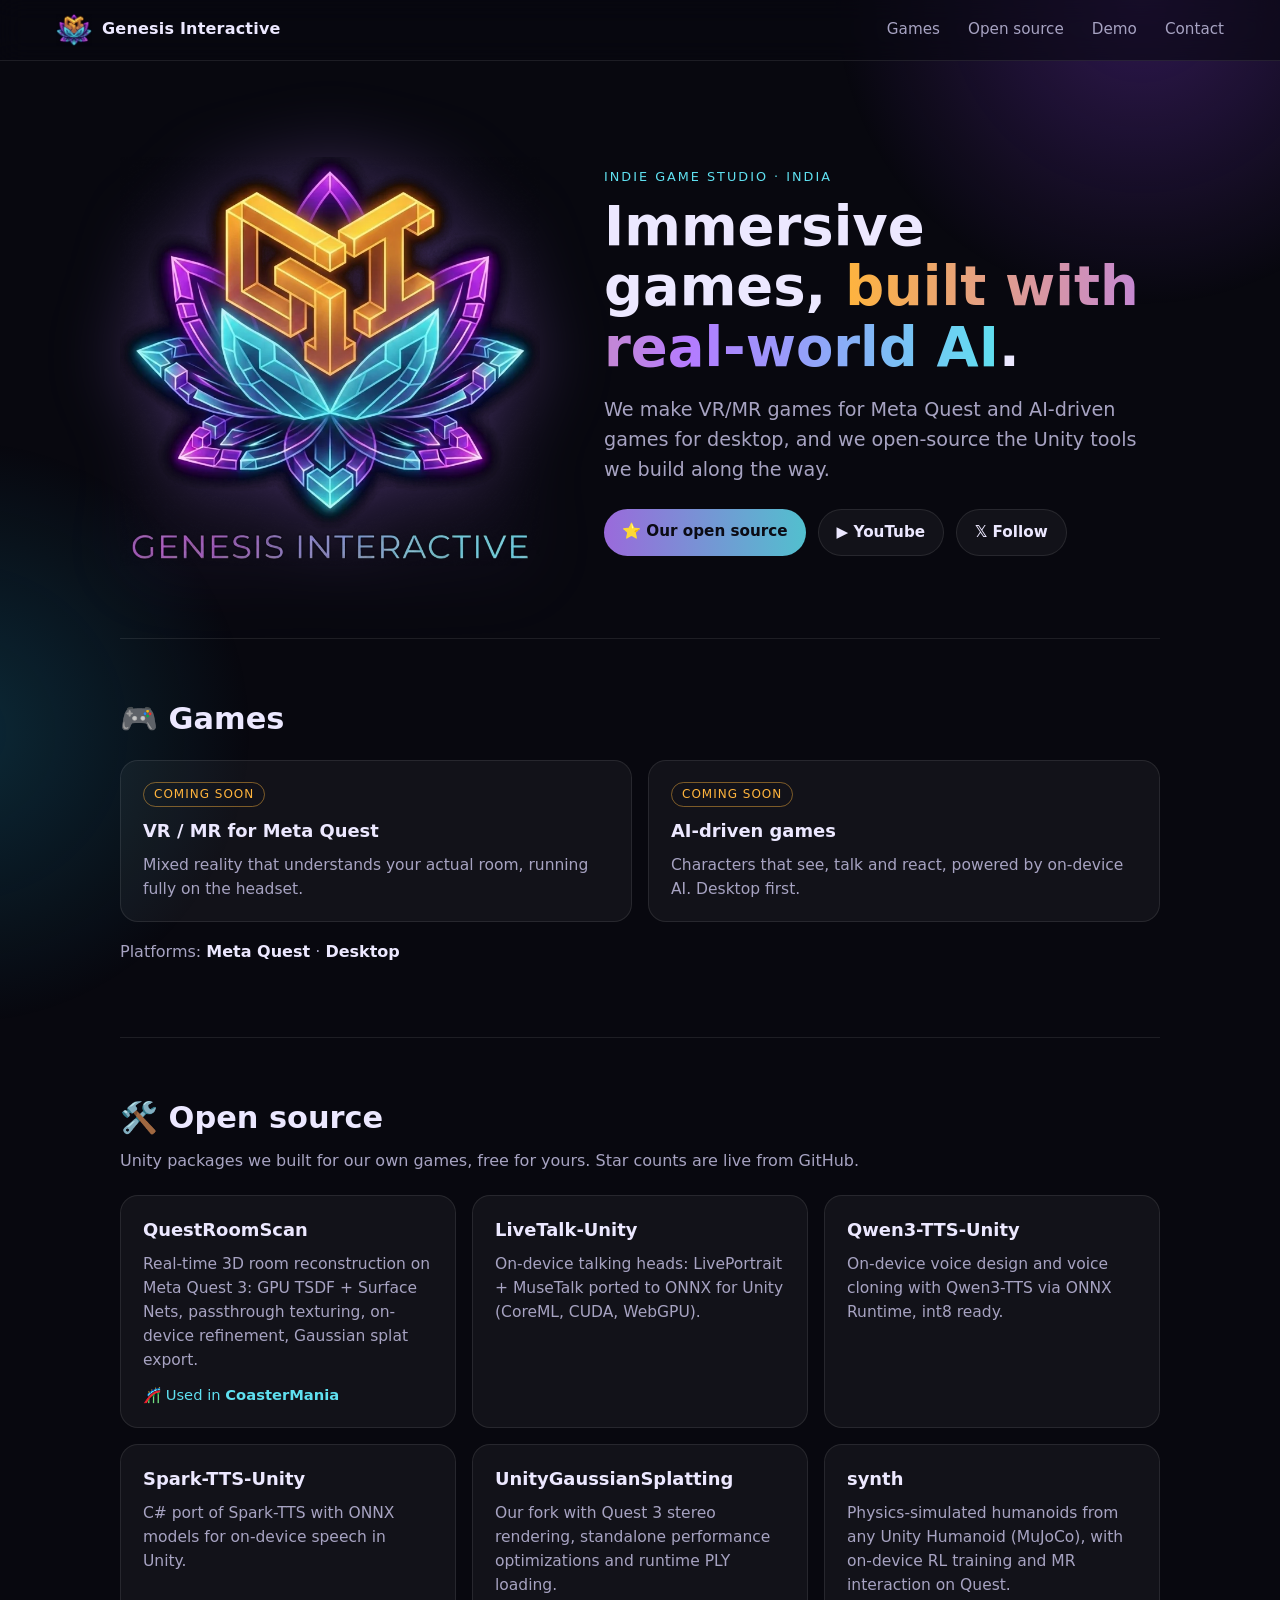
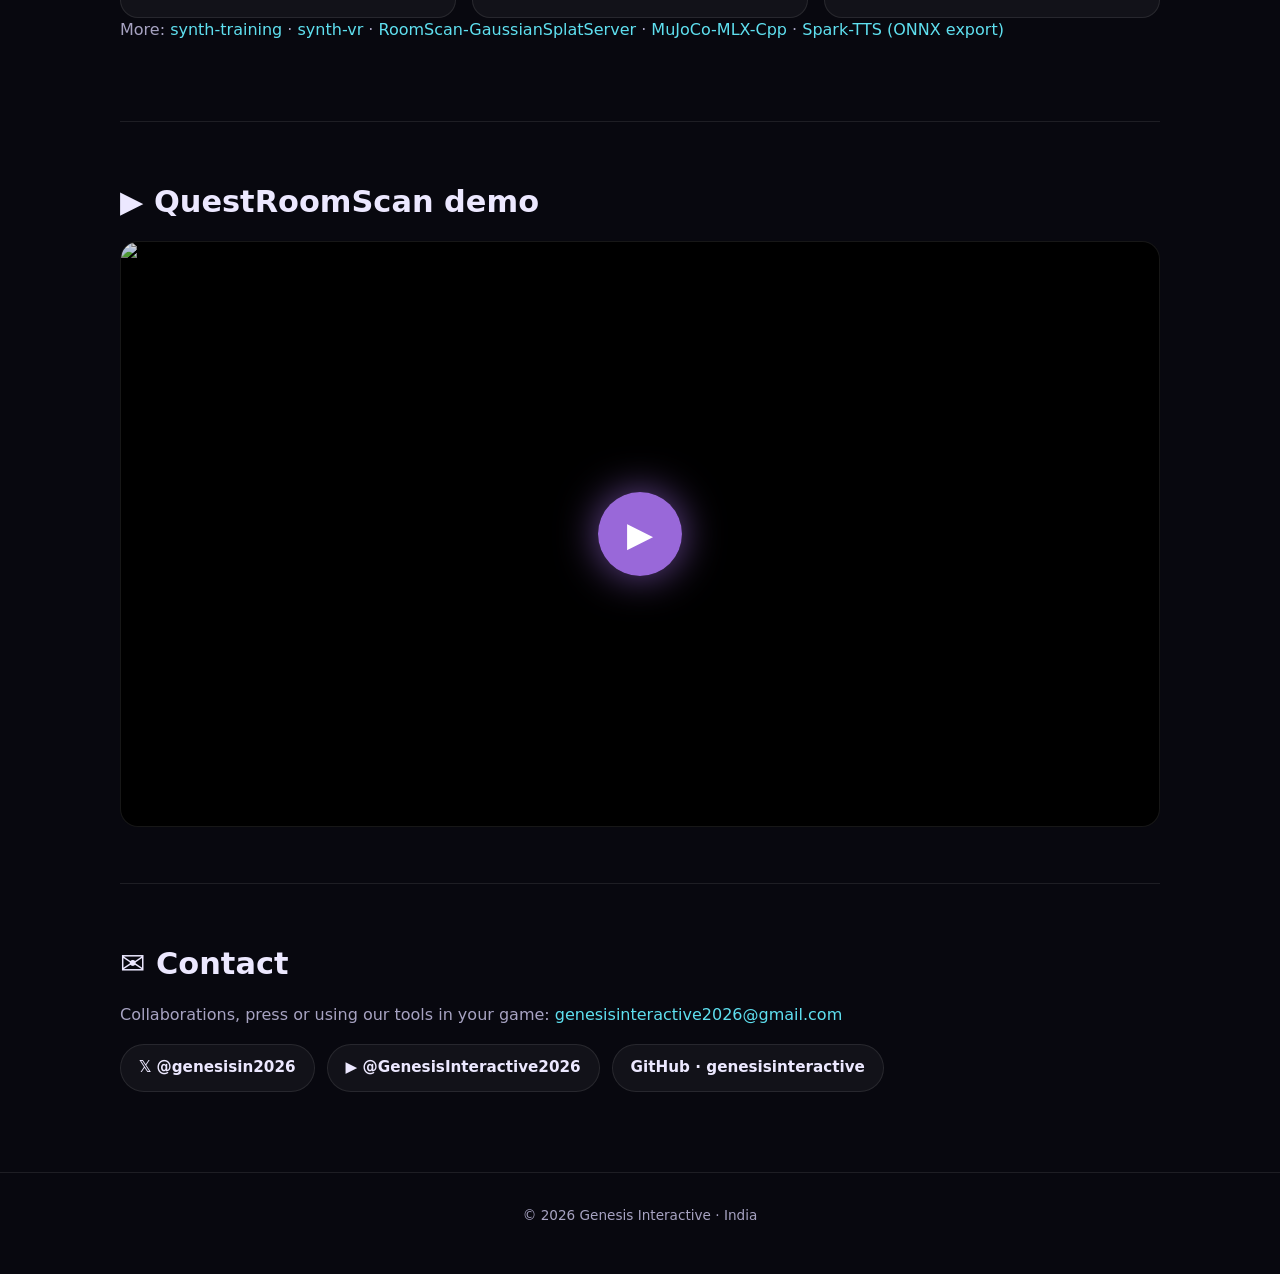
==== index.html @ e167476e "Genesis Interactive landing page (static, GitHub Pages) Co-authored-by: Cursor <cursoragent@cursor.c" ====
<!doctype html>
<html lang="en">
<head>
  <meta charset="utf-8">
  <meta name="viewport" content="width=device-width, initial-scale=1">
  <title>Genesis Interactive — indie game studio</title>
  <meta name="description" content="Genesis Interactive is an indie game studio building VR/MR games for Meta Quest and AI-driven games for desktop. We open-source our Unity tools: room scanning, on-device talking heads, voice and physics.">
  <link rel="canonical" href="https://genesisinteractive.in/">
  <link rel="icon" type="image/png" href="assets/favicon.png">
  <link rel="apple-touch-icon" href="assets/apple-touch-icon.png">
  <meta property="og:type" content="website">
  <meta property="og:url" content="https://genesisinteractive.in/">
  <meta property="og:title" content="Genesis Interactive — indie game studio">
  <meta property="og:description" content="VR/MR games for Meta Quest and AI-driven games, coming soon. Open-source Unity tools for room scanning, talking heads, voice and physics.">
  <meta property="og:image" content="https://genesisinteractive.in/assets/og-image.png">
  <meta name="twitter:card" content="summary_large_image">
  <meta name="twitter:site" content="@genesisin2026">
  <meta name="theme-color" content="#08080f">
  <link rel="stylesheet" href="style.css">
</head>
<body>
  <div class="glow" aria-hidden="true"></div>

  <header class="nav">
    <a class="brand" href="#top"><img src="assets/logo-mark.webp" alt="" width="36" height="36"> Genesis Interactive</a>
    <nav>
      <a href="#games">Games</a>
      <a href="#open-source">Open source</a>
      <a href="#demo">Demo</a>
      <a href="#contact">Contact</a>
    </nav>
  </header>

  <main id="top">
    <section class="hero">
      <img class="hero-logo" src="assets/logo-full.webp" alt="Genesis Interactive logo" width="420" height="420">
      <div class="hero-text">
        <p class="eyebrow">Indie game studio · India</p>
        <h1>Immersive games, <span class="grad">built with real-world AI</span>.</h1>
        <p class="lead">We make VR/MR games for Meta Quest and AI-driven games for desktop, and we open-source the Unity tools we build along the way.</p>
        <div class="ctas">
          <a class="btn primary" href="https://github.com/genesisinteractive">⭐ Our open source</a>
          <a class="btn" href="https://www.youtube.com/@GenesisInteractive2026">▶ YouTube</a>
          <a class="btn" href="https://x.com/genesisin2026">𝕏 Follow</a>
        </div>
      </div>
    </section>

    <section id="games" class="band">
      <h2>🎮 Games</h2>
      <div class="games">
        <div class="card soon">
          <span class="tag">Coming soon</span>
          <h3>VR / MR for Meta Quest</h3>
          <p>Mixed reality that understands your actual room, running fully on the headset.</p>
        </div>
        <div class="card soon">
          <span class="tag">Coming soon</span>
          <h3>AI-driven games</h3>
          <p>Characters that see, talk and react, powered by on-device AI. Desktop first.</p>
        </div>
      </div>
      <p class="platforms">Platforms: <b>Meta Quest</b> · <b>Desktop</b></p>
    </section>

    <section id="open-source" class="band">
      <h2>🛠️ Open source</h2>
      <p class="sub">Unity packages we built for our own games, free for yours. Star counts are live from GitHub.</p>
      <div class="repos">
        <a class="card repo" href="https://github.com/genesisinteractive/QuestRoomScan" data-repo="QuestRoomScan">
          <h3>QuestRoomScan <span class="stars"></span></h3>
          <p>Real-time 3D room reconstruction on Meta Quest 3: GPU TSDF + Surface Nets, passthrough texturing, on-device refinement, Gaussian splat export.</p>
          <p class="proof">🎢 Used in <b>CoasterMania</b></p>
        </a>
        <a class="card repo" href="https://github.com/genesisinteractive/LiveTalk-Unity" data-repo="LiveTalk-Unity">
          <h3>LiveTalk-Unity <span class="stars"></span></h3>
          <p>On-device talking heads: LivePortrait + MuseTalk ported to ONNX for Unity (CoreML, CUDA, WebGPU).</p>
        </a>
        <a class="card repo" href="https://github.com/genesisinteractive/Qwen3-TTS-Unity" data-repo="Qwen3-TTS-Unity">
          <h3>Qwen3-TTS-Unity <span class="stars"></span></h3>
          <p>On-device voice design and voice cloning with Qwen3-TTS via ONNX Runtime, int8 ready.</p>
        </a>
        <a class="card repo" href="https://github.com/genesisinteractive/Spark-TTS-Unity" data-repo="Spark-TTS-Unity">
          <h3>Spark-TTS-Unity <span class="stars"></span></h3>
          <p>C# port of Spark-TTS with ONNX models for on-device speech in Unity.</p>
        </a>
        <a class="card repo" href="https://github.com/genesisinteractive/UnityGaussianSplatting" data-repo="UnityGaussianSplatting">
          <h3>UnityGaussianSplatting <span class="stars"></span></h3>
          <p>Our fork with Quest 3 stereo rendering, standalone performance optimizations and runtime PLY loading.</p>
        </a>
        <a class="card repo" href="https://github.com/genesisinteractive/synth-core" data-repo="synth-core">
          <h3>synth <span class="stars"></span></h3>
          <p>Physics-simulated humanoids from any Unity Humanoid (MuJoCo), with on-device RL training and MR interaction on Quest.</p>
        </a>
      </div>
      <p class="sub more">More: <a href="https://github.com/genesisinteractive/synth-training">synth-training</a> · <a href="https://github.com/genesisinteractive/synth-vr">synth-vr</a> · <a href="https://github.com/genesisinteractive/RoomScan-GaussianSplatServer">RoomScan-GaussianSplatServer</a> · <a href="https://github.com/genesisinteractive/MuJoCo-MLX-Cpp">MuJoCo-MLX-Cpp</a> · <a href="https://github.com/genesisinteractive/Spark-TTS">Spark-TTS (ONNX export)</a></p>
    </section>

    <section id="demo" class="band">
      <h2>▶ QuestRoomScan demo</h2>
      <button class="video" type="button" data-id="_bwo2xWx1fY" aria-label="Play QuestRoomScan demo video">
        <img src="https://i.ytimg.com/vi/_bwo2xWx1fY/maxresdefault.jpg" alt="QuestRoomScan demo video thumbnail" loading="lazy" width="1280" height="720">
        <span class="play">▶</span>
      </button>
    </section>

    <section id="contact" class="band contact">
      <h2>✉️ Contact</h2>
      <p>Collaborations, press or using our tools in your game: <a href="mailto:genesisinteractive2026@gmail.com">genesisinteractive2026@gmail.com</a></p>
      <div class="ctas">
        <a class="btn" href="https://x.com/genesisin2026">𝕏 @genesisin2026</a>
        <a class="btn" href="https://www.youtube.com/@GenesisInteractive2026">▶ @GenesisInteractive2026</a>
        <a class="btn" href="https://github.com/genesisinteractive">GitHub · genesisinteractive</a>
      </div>
    </section>
  </main>

  <footer>© 2026 Genesis Interactive · India</footer>

  <script>
    document.querySelectorAll('[data-repo]').forEach(async el => {
      try {
        const r = await fetch('https://api.github.com/repos/genesisinteractive/' + el.dataset.repo);
        if (!r.ok) return;
        const j = await r.json();
        el.querySelector('.stars').textContent = '★ ' + j.stargazers_count;
      } catch (e) {}
    });
    document.querySelectorAll('.video').forEach(b => b.addEventListener('click', () => {
      const f = document.createElement('iframe');
      f.src = 'https://www.youtube-nocookie.com/embed/' + b.dataset.id + '?autoplay=1&rel=0';
      f.title = 'QuestRoomScan demo';
      f.allow = 'autoplay; encrypted-media; picture-in-picture';
      f.allowFullscreen = true;
      b.replaceWith(f);
    }));
  </script>
</body>
</html>
---- style.css ----
:root {
  --bg: #08080f;
  --card: rgba(255, 255, 255, 0.045);
  --line: rgba(255, 255, 255, 0.09);
  --text: #ece8ff;
  --muted: #a7a3c2;
  --cyan: #5fe0f0;
  --violet: #b47bff;
  --gold: #ffb43d;
  font-family: "Avenir Next", "Segoe UI", Inter, system-ui, sans-serif;
}
* { box-sizing: border-box; }
html { scroll-behavior: smooth; }
body { margin: 0; background: var(--bg); color: var(--text); line-height: 1.55; overflow-x: hidden; }
a { color: var(--cyan); text-decoration: none; }
img { max-width: 100%; height: auto; display: block; }

.glow {
  position: fixed; inset: -20vmax; z-index: -1; pointer-events: none;
  background:
    radial-gradient(40vmax 40vmax at 78% 18%, rgba(120, 55, 200, 0.35), transparent 60%),
    radial-gradient(38vmax 38vmax at 12% 70%, rgba(20, 120, 150, 0.30), transparent 60%);
}

.nav {
  position: sticky; top: 0; z-index: 10; display: flex; align-items: center; justify-content: space-between;
  padding: 14px clamp(16px, 5vw, 56px); backdrop-filter: blur(12px);
  background: rgba(8, 8, 15, 0.6); border-bottom: 1px solid var(--line);
}
.brand { display: flex; align-items: center; gap: 10px; color: var(--text); font-weight: 600; letter-spacing: 0.2px; }
.nav nav { display: flex; gap: clamp(12px, 2.5vw, 28px); }
.nav nav a { color: var(--muted); font-size: 0.95rem; }
.nav nav a:hover { color: var(--text); }

main { max-width: 1120px; margin: 0 auto; padding: 0 clamp(16px, 5vw, 40px); }

.hero {
  display: grid; grid-template-columns: minmax(220px, 420px) 1fr; gap: clamp(20px, 5vw, 64px);
  align-items: center; padding: clamp(40px, 8vw, 96px) 0 clamp(32px, 6vw, 72px);
}
.hero-logo { filter: drop-shadow(0 0 40px rgba(180, 123, 255, 0.35)); }
.eyebrow { color: var(--cyan); text-transform: uppercase; letter-spacing: 2px; font-size: 0.8rem; margin: 0 0 10px; }
h1 { font-size: clamp(2rem, 4.6vw, 3.4rem); line-height: 1.12; margin: 0 0 16px; }
.grad { background: linear-gradient(90deg, var(--gold), var(--violet) 55%, var(--cyan)); -webkit-background-clip: text; background-clip: text; color: transparent; }
.lead { color: var(--muted); font-size: clamp(1.05rem, 1.6vw, 1.2rem); max-width: 36em; margin: 0 0 24px; }

.ctas { display: flex; flex-wrap: wrap; gap: 12px; }
.btn {
  display: inline-block; padding: 11px 18px; border-radius: 999px; color: var(--text);
  border: 1px solid var(--line); background: var(--card); font-weight: 600; font-size: 0.95rem;
  transition: transform 0.15s ease, border-color 0.15s ease;
}
.btn:hover { transform: translateY(-1px); border-color: rgba(255, 255, 255, 0.25); }
.btn.primary { background: linear-gradient(90deg, rgba(180, 123, 255, 0.85), rgba(95, 224, 240, 0.85)); color: #0b0b14; border: 0; }

.band { padding: clamp(28px, 5vw, 56px) 0; border-top: 1px solid var(--line); }
h2 { font-size: clamp(1.4rem, 2.6vw, 1.9rem); margin: 0 0 8px; }
.sub { color: var(--muted); margin: 0 0 22px; }

.card {
  display: block; background: var(--card); border: 1px solid var(--line); border-radius: 18px;
  padding: 20px 22px; color: var(--text); transition: transform 0.15s ease, border-color 0.15s ease;
}
.card h3 { margin: 0 0 8px; font-size: 1.12rem; display: flex; justify-content: space-between; gap: 10px; }
.card p { margin: 0; color: var(--muted); font-size: 0.97rem; }
a.card:hover { transform: translateY(-2px); border-color: rgba(95, 224, 240, 0.45); }

.games { display: grid; grid-template-columns: repeat(auto-fit, minmax(260px, 1fr)); gap: 16px; margin-top: 18px; }
.tag { display: inline-block; font-size: 0.75rem; letter-spacing: 1px; text-transform: uppercase; color: var(--gold); border: 1px solid rgba(255, 180, 61, 0.45); border-radius: 999px; padding: 2px 10px; margin-bottom: 10px; }
.platforms { color: var(--muted); margin-top: 18px; }
.platforms b { color: var(--text); }

.repos { display: grid; grid-template-columns: repeat(auto-fit, minmax(300px, 1fr)); gap: 16px; }
.stars { color: var(--gold); font-weight: 600; font-size: 0.95rem; white-space: nowrap; }
.proof { margin-top: 12px !important; color: var(--cyan) !important; font-size: 0.92rem !important; }

.video { position: relative; display: block; width: 100%; padding: 0; border: 1px solid var(--line); border-radius: 18px; overflow: hidden; cursor: pointer; background: #000; margin-top: 16px; }
.video img { width: 100%; aspect-ratio: 16 / 9; object-fit: cover; opacity: 0.88; }
.video .play { position: absolute; inset: 0; margin: auto; width: 84px; height: 84px; border-radius: 50%; display: grid; place-items: center; font-size: 34px; color: #fff; background: rgba(180, 123, 255, 0.85); box-shadow: 0 0 40px rgba(180, 123, 255, 0.6); }
iframe { width: 100%; aspect-ratio: 16 / 9; border: 0; border-radius: 18px; margin-top: 16px; }

.contact p { color: var(--muted); }
footer { text-align: center; color: var(--muted); font-size: 0.85rem; padding: 32px 16px 48px; border-top: 1px solid var(--line); margin-top: 24px; }

@media (max-width: 760px) {
  .hero { grid-template-columns: 1fr; text-align: center; }
  .hero-logo { max-width: 260px; margin: 0 auto; }
  .ctas { justify-content: center; }
  .nav nav a:not(:last-child) { display: none; }
}
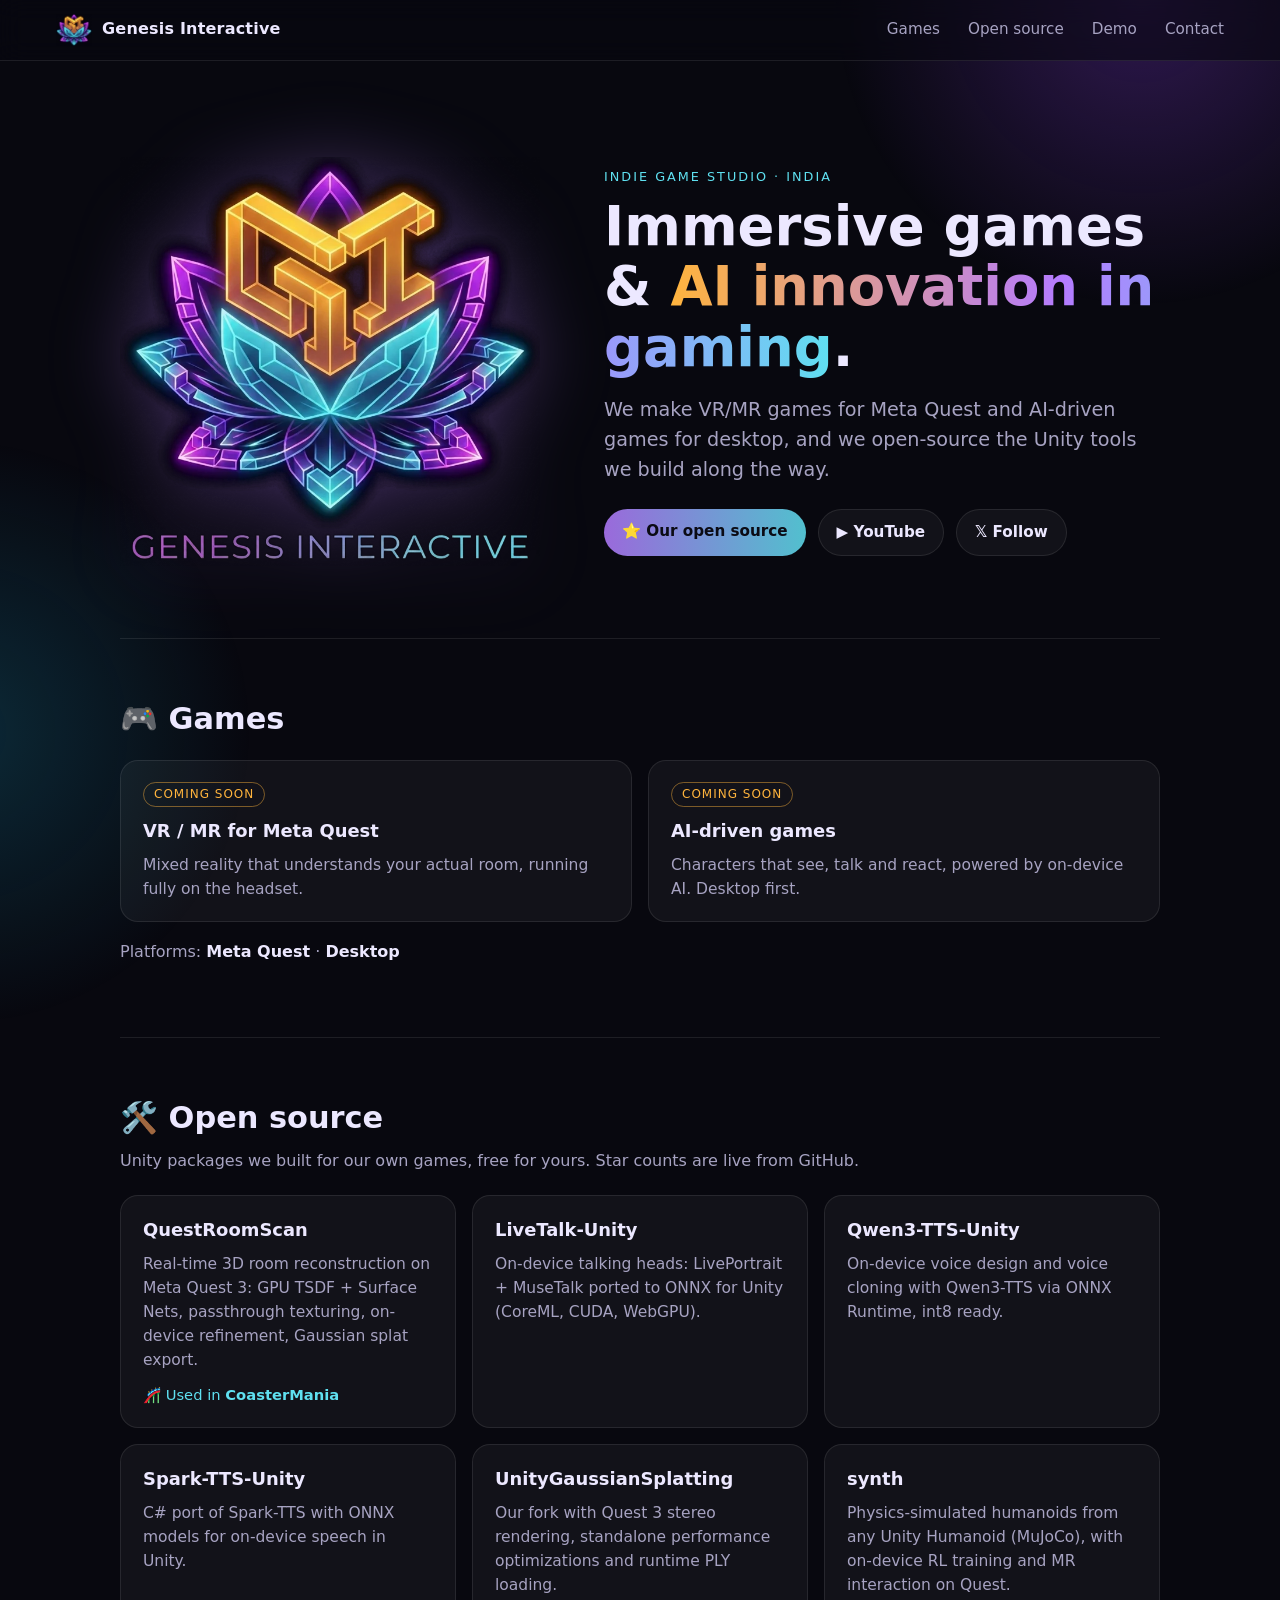
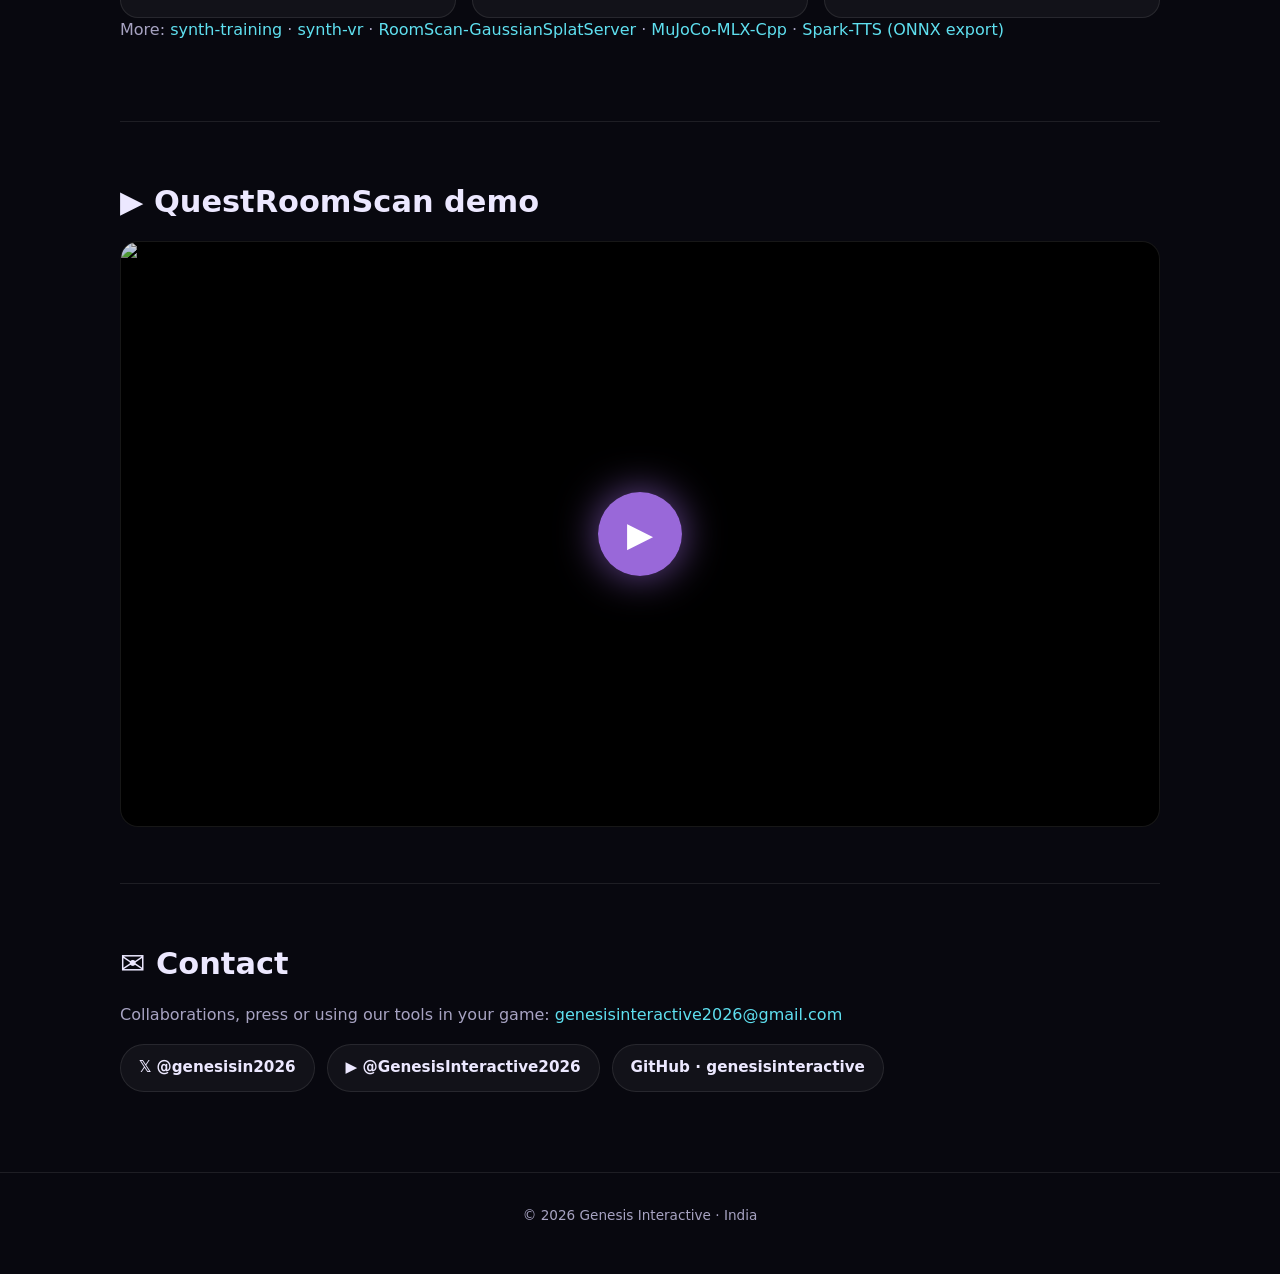
==== commit d1e6588f: "Headline: Immersive games & AI innovation in gaming Co-authored-by: Cursor <cursoragent@cursor.com>" ====
--- a/index.html
+++ b/index.html
@@ -36,7 +36,7 @@
       <img class="hero-logo" src="assets/logo-full.webp" alt="Genesis Interactive logo" width="420" height="420">
       <div class="hero-text">
         <p class="eyebrow">Indie game studio · India</p>
-        <h1>Immersive games, <span class="grad">built with real-world AI</span>.</h1>
+        <h1>Immersive games &amp; <span class="grad">AI innovation in gaming</span>.</h1>
         <p class="lead">We make VR/MR games for Meta Quest and AI-driven games for desktop, and we open-source the Unity tools we build along the way.</p>
         <div class="ctas">
           <a class="btn primary" href="https://github.com/genesisinteractive">⭐ Our open source</a>
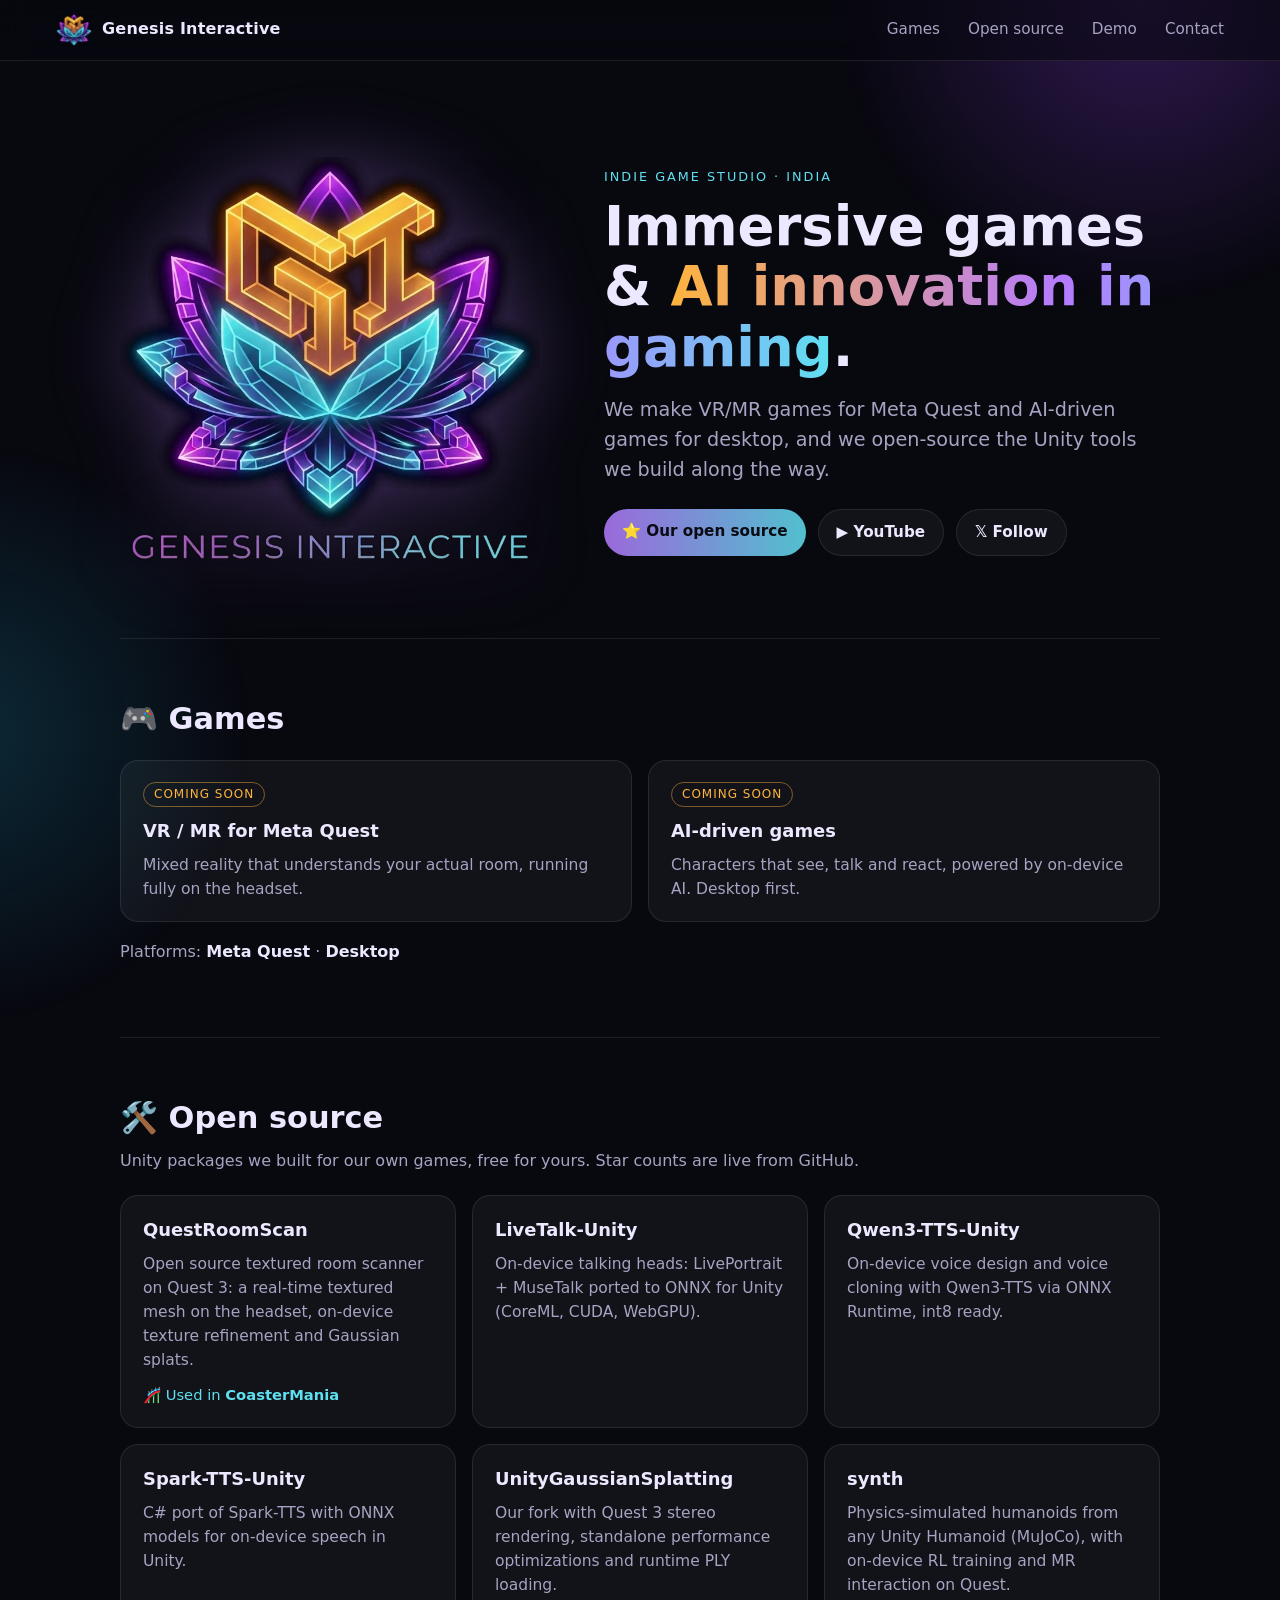
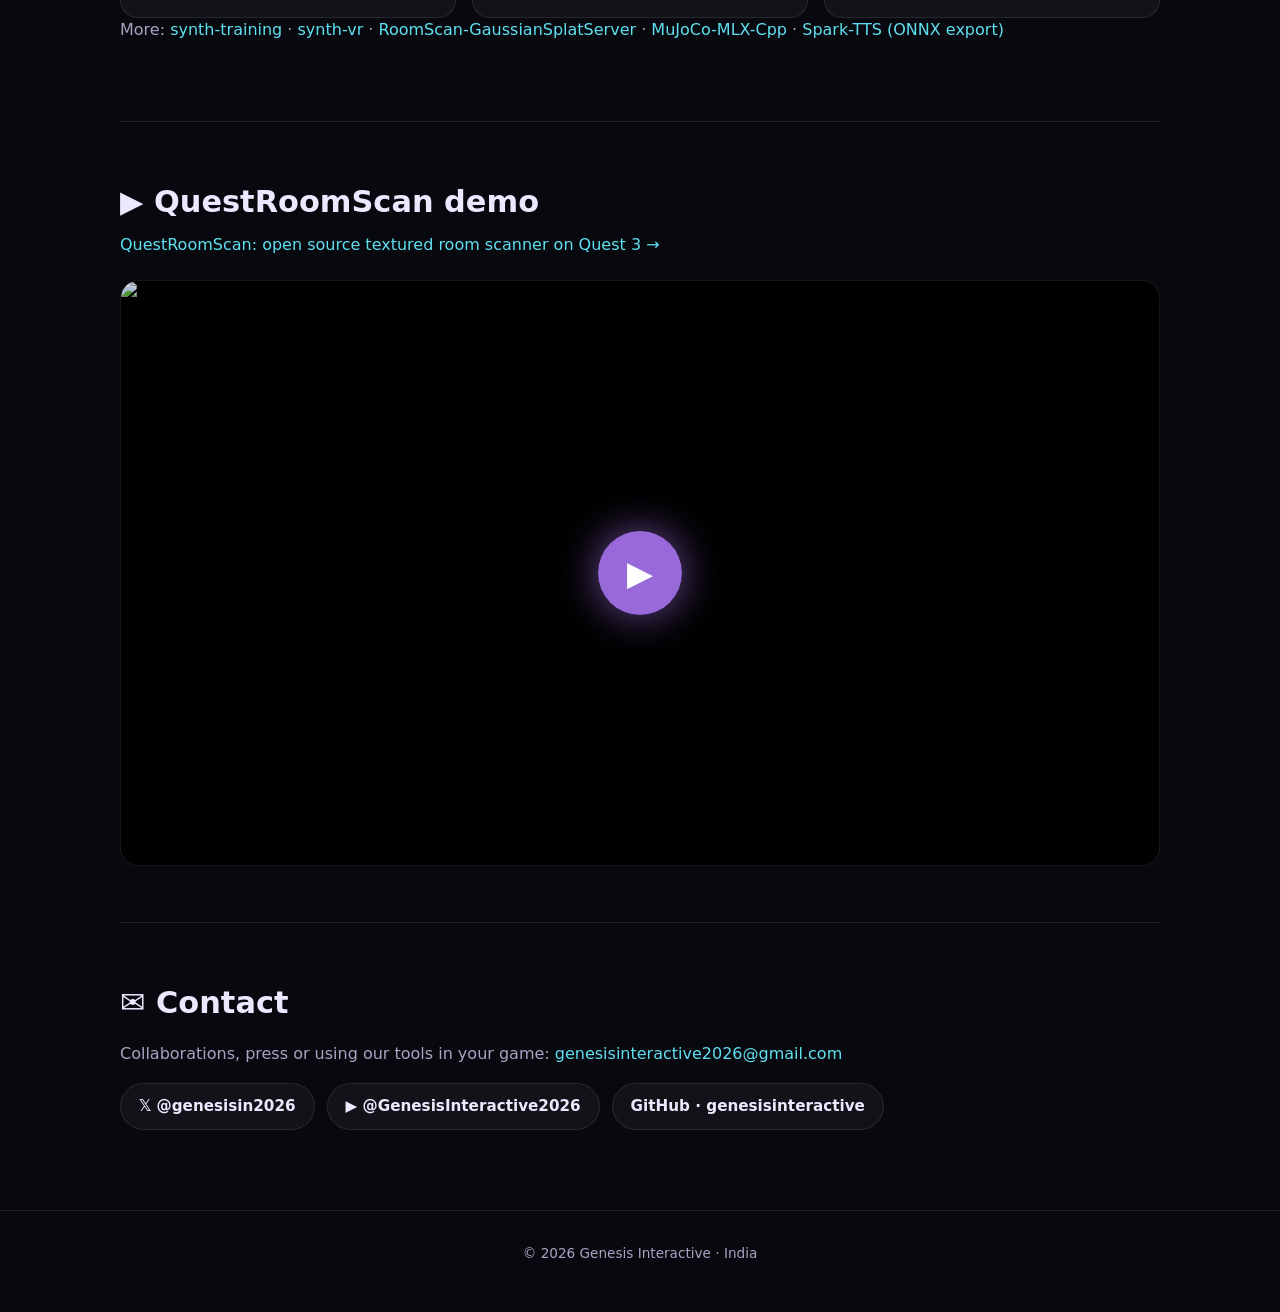
==== commit aaee4234: "QuestRoomScan page (/questroomscan/), sitemap.xml, robots.txt; homepage links to it" ====
--- a/index.html
+++ b/index.html
@@ -67,9 +67,9 @@
       <h2>🛠️ Open source</h2>
       <p class="sub">Unity packages we built for our own games, free for yours. Star counts are live from GitHub.</p>
       <div class="repos">
-        <a class="card repo" href="https://github.com/genesisinteractive/QuestRoomScan" data-repo="QuestRoomScan">
+        <a class="card repo" href="/questroomscan/" data-repo="QuestRoomScan">
           <h3>QuestRoomScan <span class="stars"></span></h3>
-          <p>Real-time 3D room reconstruction on Meta Quest 3: GPU TSDF + Surface Nets, passthrough texturing, on-device refinement, Gaussian splat export.</p>
+          <p>Open source textured room scanner on Quest 3: a real-time textured mesh on the headset, on-device texture refinement and Gaussian splats.</p>
           <p class="proof">🎢 Used in <b>CoasterMania</b></p>
         </a>
         <a class="card repo" href="https://github.com/genesisinteractive/LiveTalk-Unity" data-repo="LiveTalk-Unity">
@@ -98,6 +98,7 @@
 
     <section id="demo" class="band">
       <h2>▶ QuestRoomScan demo</h2>
+      <p class="sub"><a href="/questroomscan/">QuestRoomScan: open source textured room scanner on Quest 3 →</a></p>
       <button class="video" type="button" data-id="_bwo2xWx1fY" aria-label="Play QuestRoomScan demo video">
         <img src="https://i.ytimg.com/vi/_bwo2xWx1fY/maxresdefault.jpg" alt="QuestRoomScan demo video thumbnail" loading="lazy" width="1280" height="720">
         <span class="play">▶</span>
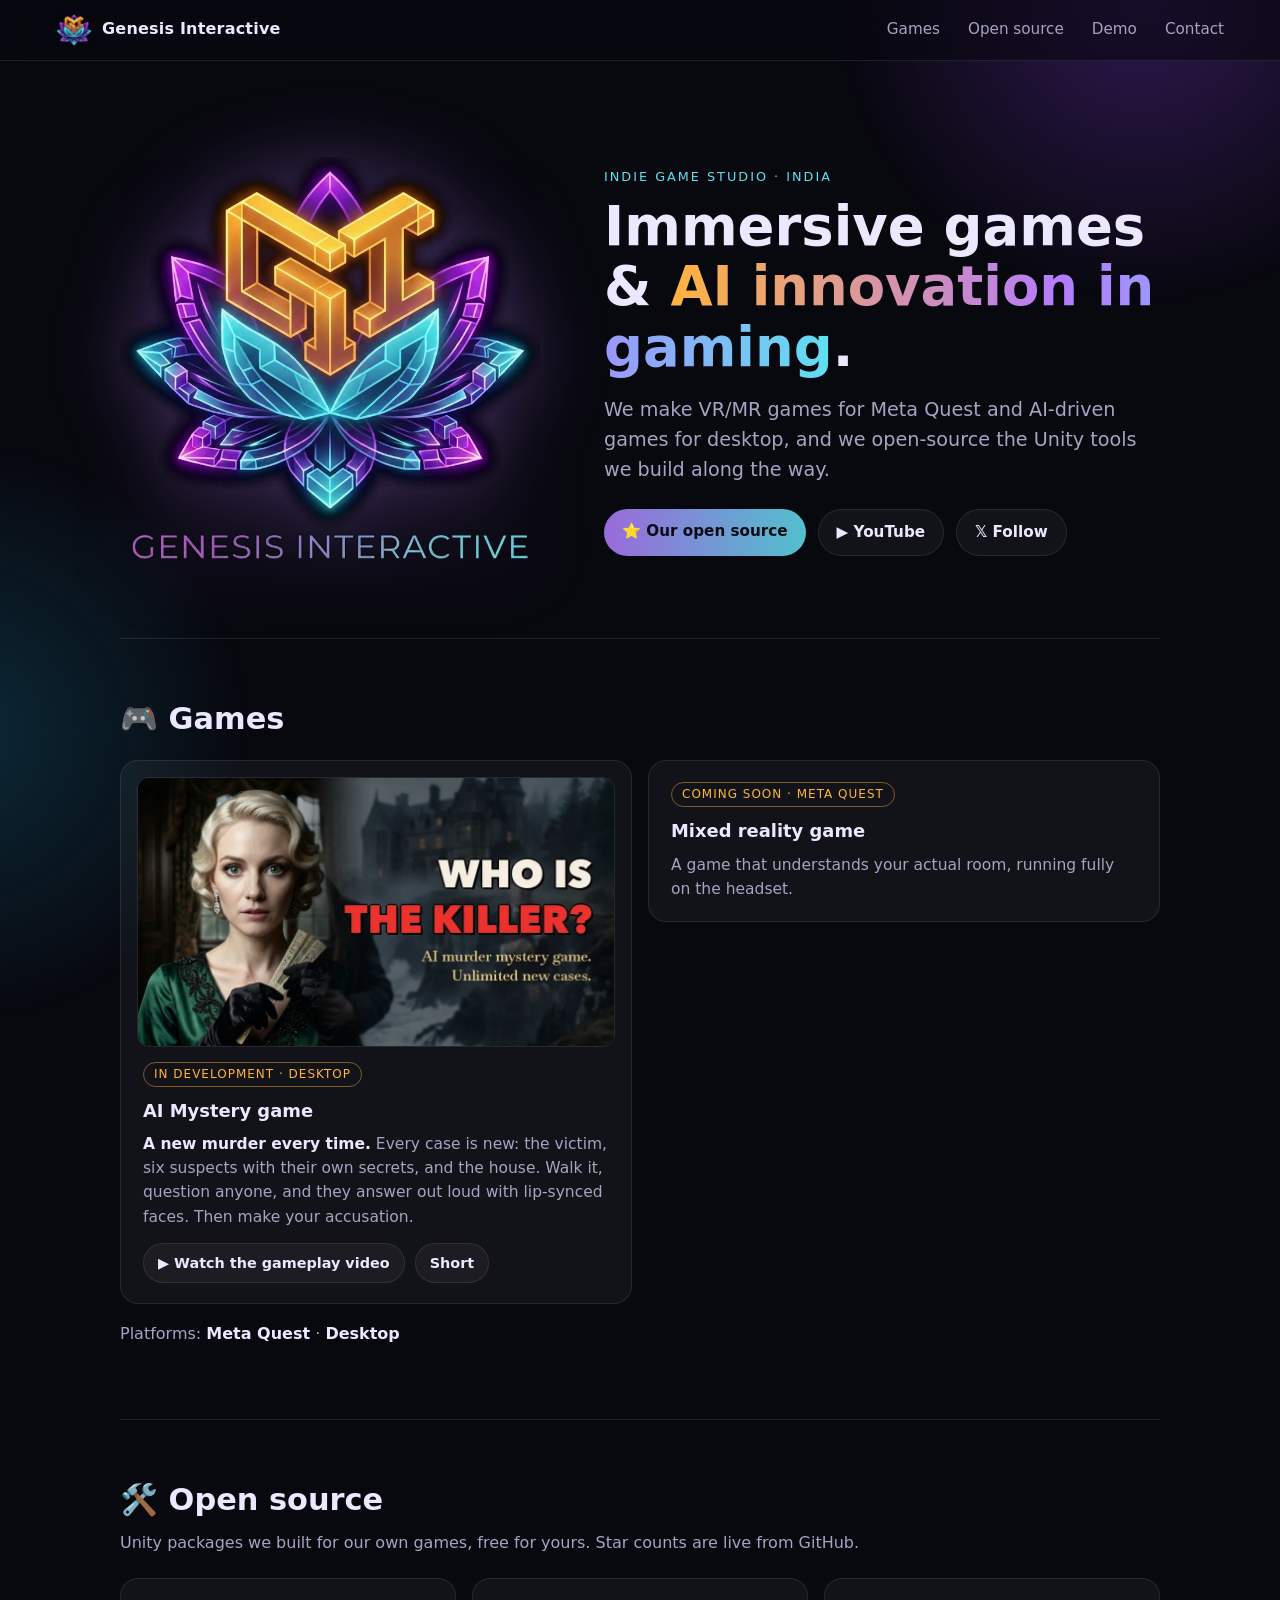
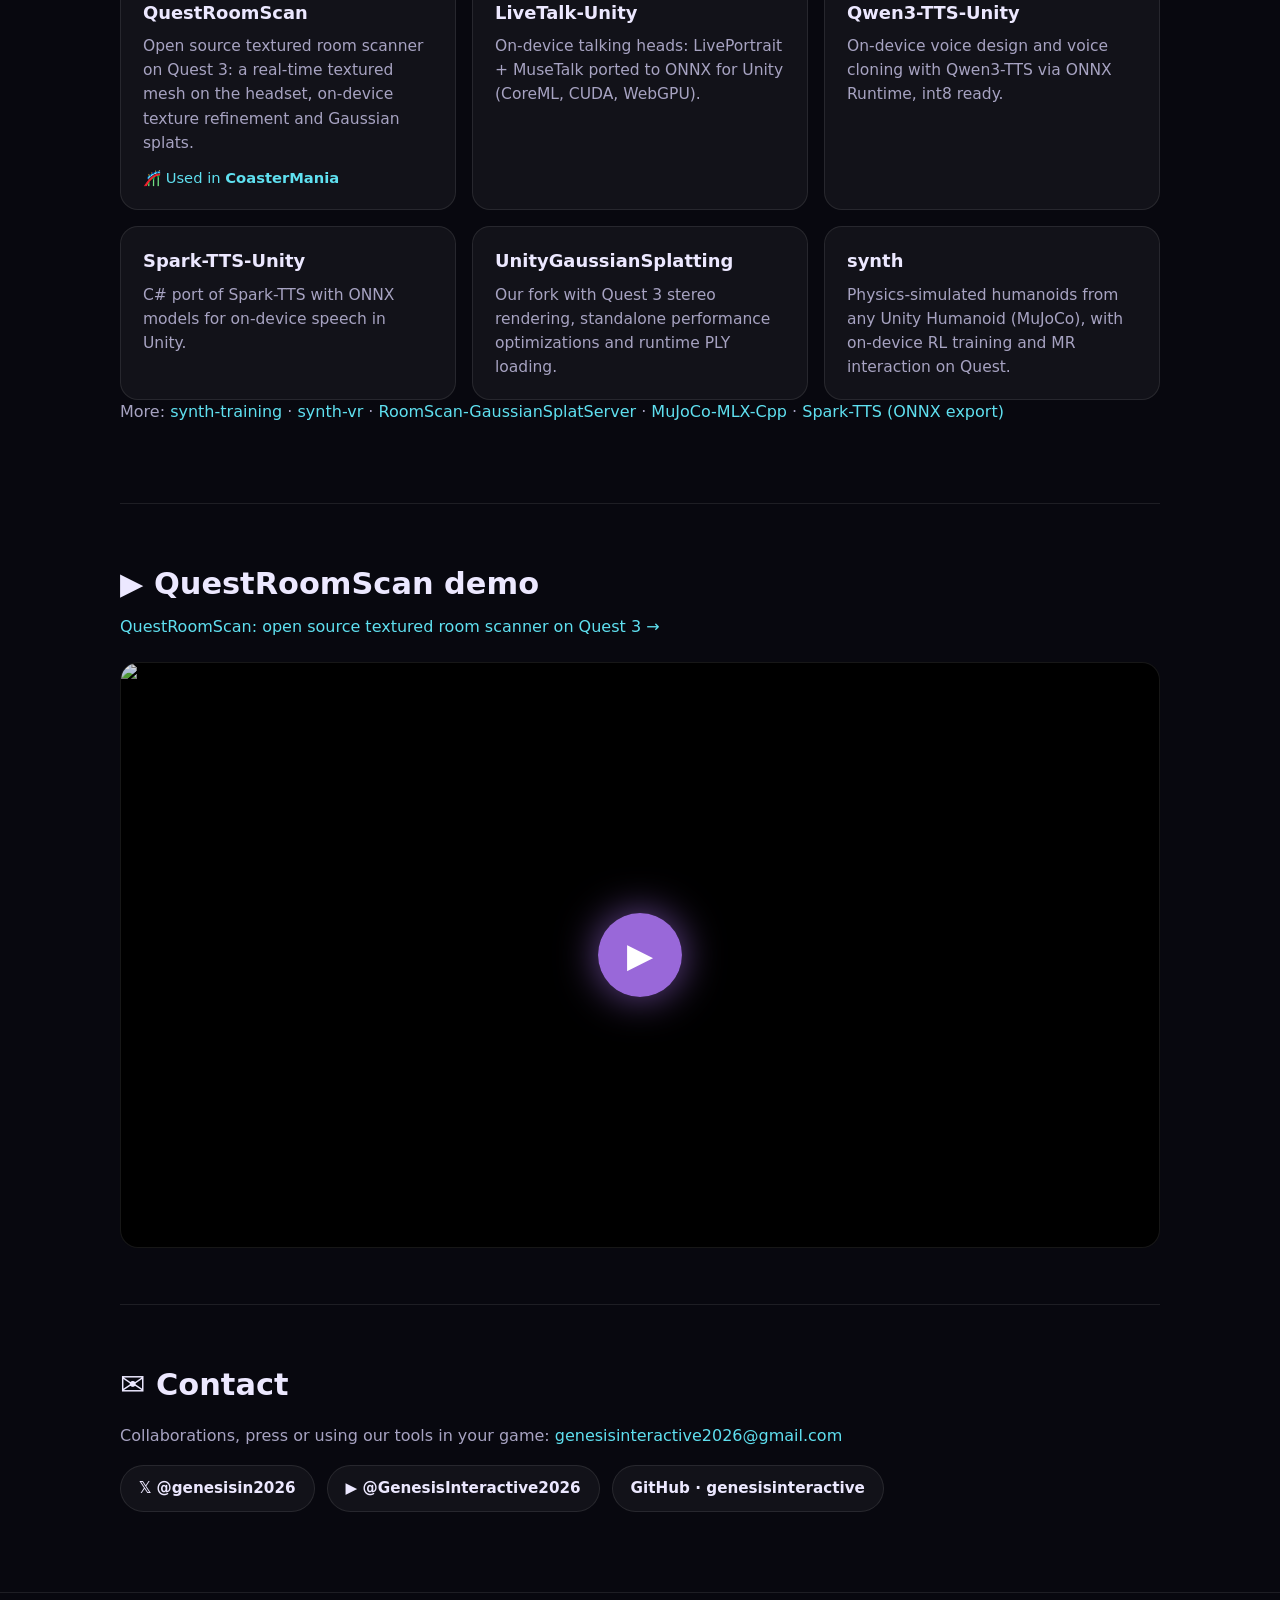
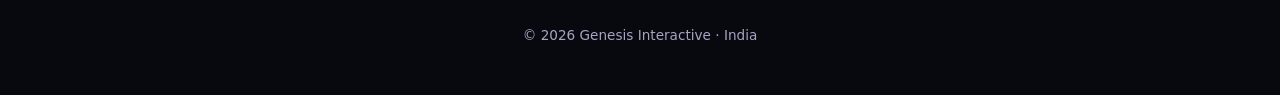
==== commit 67270a42: "Games: AI Mystery game card (gameplay video and Short); MR game stays a plain coming-soon card" ====
--- a/index.html
+++ b/index.html
@@ -49,15 +49,20 @@
     <section id="games" class="band">
       <h2>🎮 Games</h2>
       <div class="games">
-        <div class="card soon">
-          <span class="tag">Coming soon</span>
-          <h3>VR / MR for Meta Quest</h3>
-          <p>Mixed reality that understands your actual room, running fully on the headset.</p>
+        <div class="card game">
+          <a class="thumb" href="https://youtu.be/oPgo6jDAjBk"><img src="assets/games/ai-mystery.webp" alt="AI Mystery game: Who is the killer?" width="960" height="540" loading="lazy"></a>
+          <span class="tag">In development · Desktop</span>
+          <h3>AI Mystery game</h3>
+          <p><b>A new murder every time.</b> Every case is new: the victim, six suspects with their own secrets, and the house. Walk it, question anyone, and they answer out loud with lip-synced faces. Then make your accusation.</p>
+          <div class="links">
+            <a class="btn" href="https://youtu.be/oPgo6jDAjBk">▶ Watch the gameplay video</a>
+            <a class="btn" href="https://youtube.com/shorts/WEKgJZYC6mw">Short</a>
+          </div>
         </div>
         <div class="card soon">
-          <span class="tag">Coming soon</span>
-          <h3>AI-driven games</h3>
-          <p>Characters that see, talk and react, powered by on-device AI. Desktop first.</p>
+          <span class="tag">Coming soon · Meta Quest</span>
+          <h3>Mixed reality game</h3>
+          <p>A game that understands your actual room, running fully on the headset.</p>
         </div>
       </div>
       <p class="platforms">Platforms: <b>Meta Quest</b> · <b>Desktop</b></p>
--- a/style.css
+++ b/style.css
@@ -88,3 +88,12 @@
   .ctas { justify-content: center; }
   .nav nav a:not(:last-child) { display: none; }
 }
+
+.card.game .thumb { display: block; margin: -4px -6px 14px; border-radius: 12px; overflow: hidden; border: 1px solid var(--line); }
+.card.game .thumb img { display: block; width: 100%; height: auto; transition: transform 0.2s ease; }
+.card.game .thumb:hover img { transform: scale(1.02); }
+.card.game p b { color: var(--text); }
+.card .links { display: flex; flex-wrap: wrap; gap: 10px; margin-top: 14px; }
+.card .links .btn { font-size: 0.9rem; padding: 8px 14px; }
+.games { align-items: start; }
+.card.game p a { color: var(--cyan); }
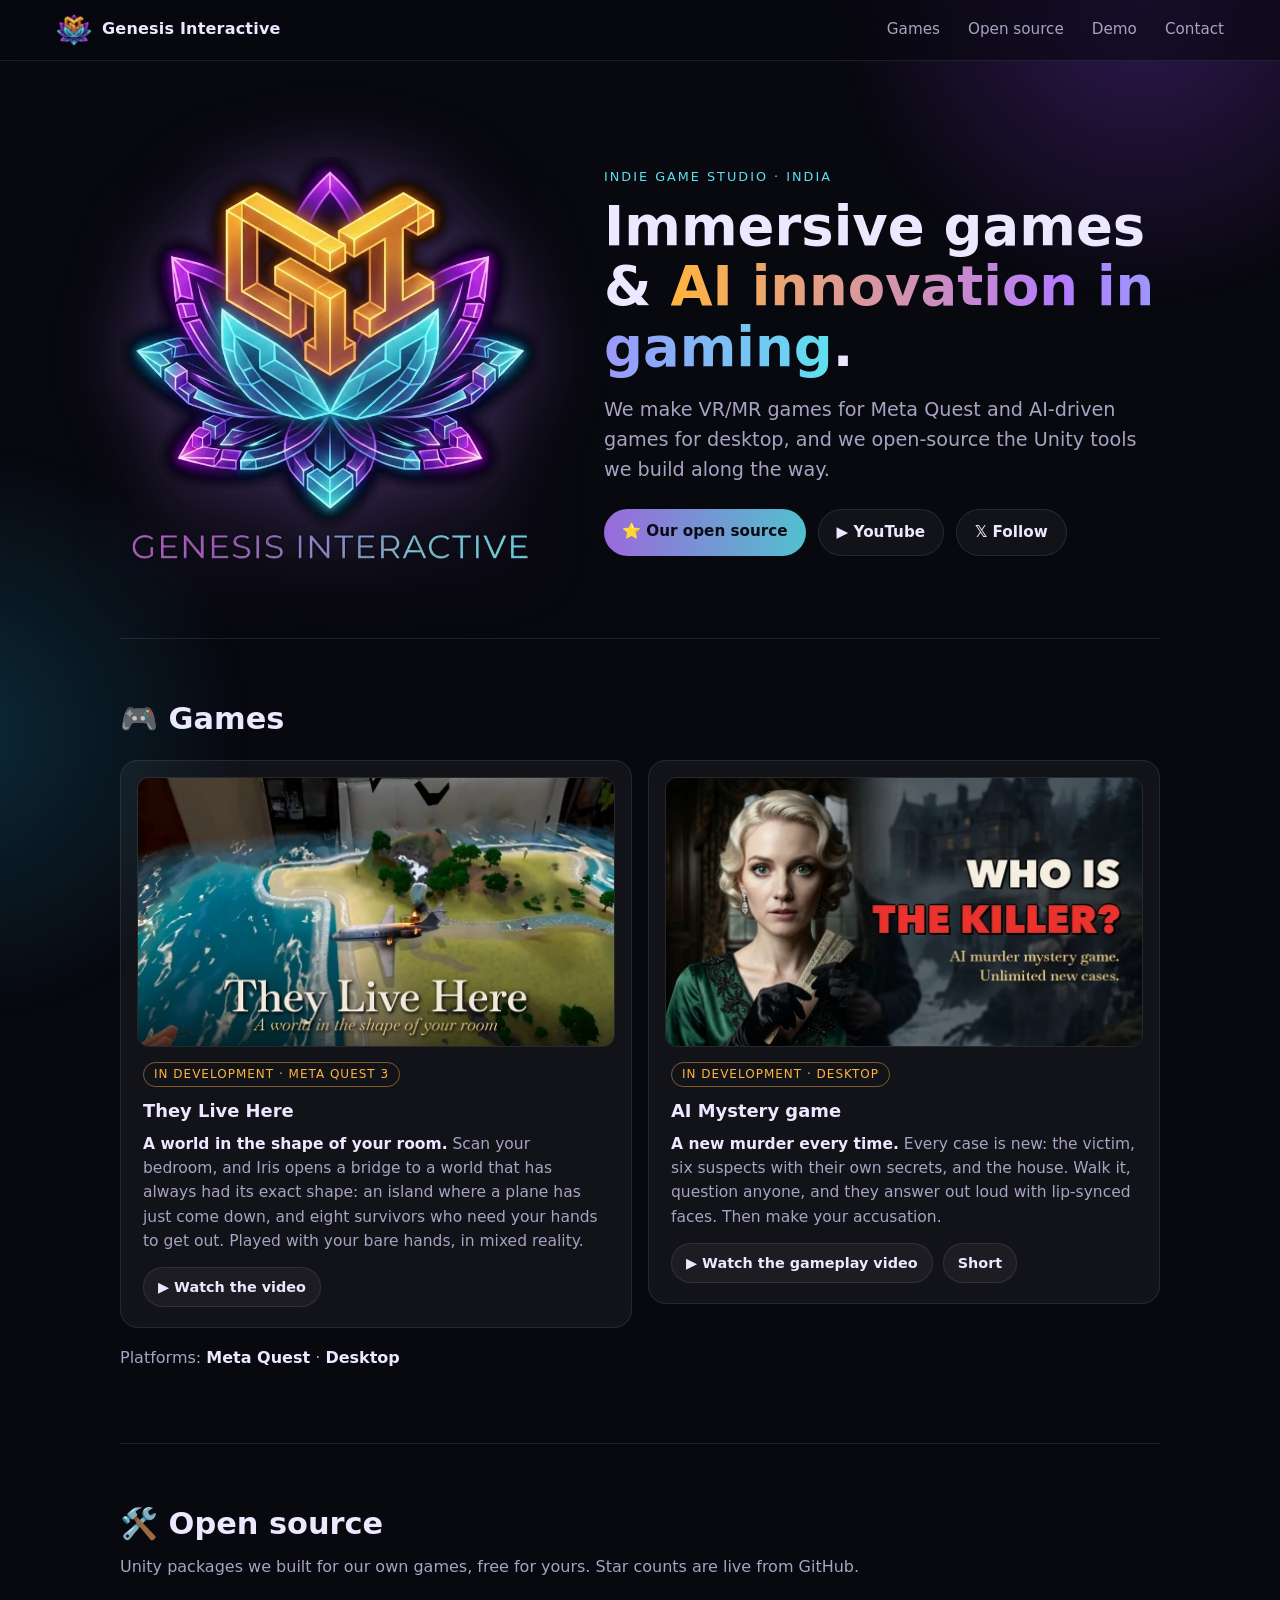
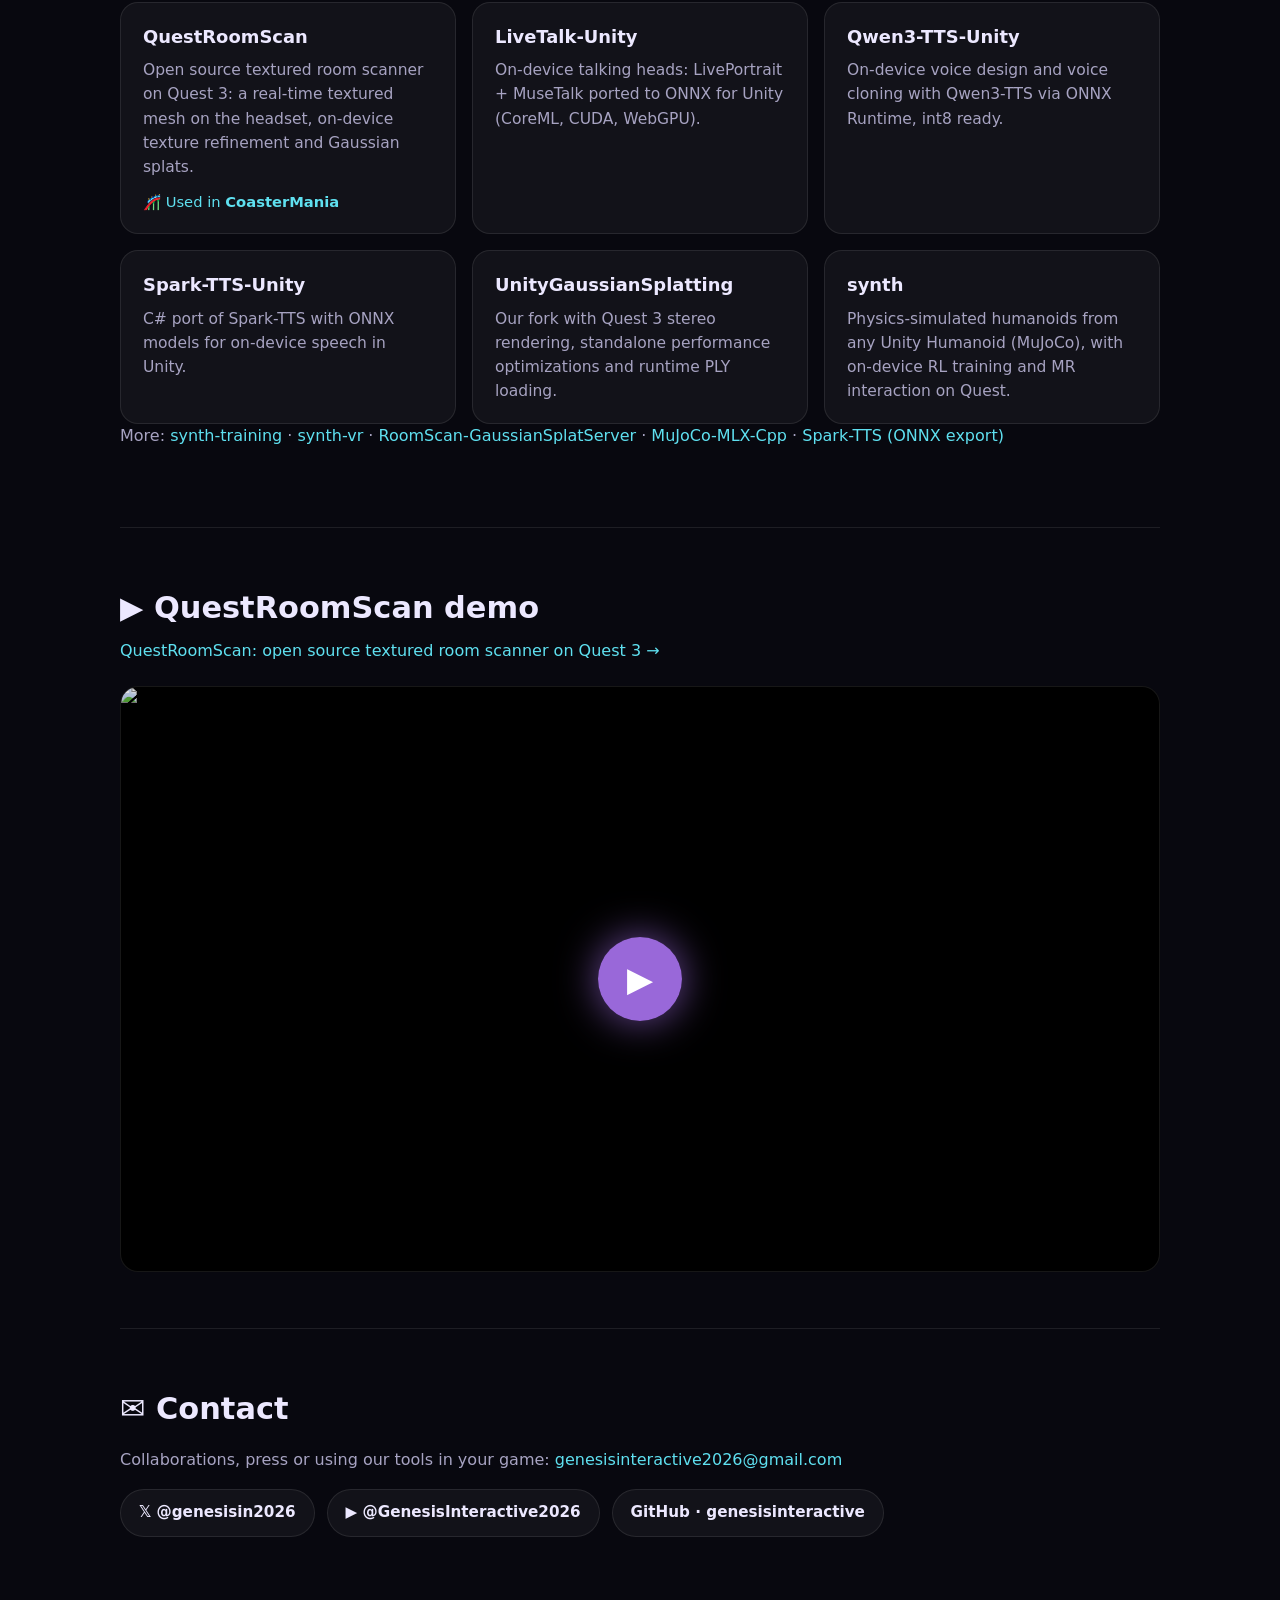
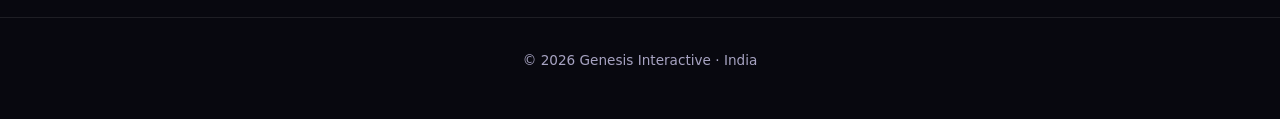
==== commit cf330046: "Games: They Live Here card with the reveal video (replaces the plain MR coming-soon card)" ====
--- a/index.html
+++ b/index.html
@@ -50,6 +50,15 @@
       <h2>🎮 Games</h2>
       <div class="games">
         <div class="card game">
+          <a class="thumb" href="https://youtu.be/GDqg3YnIFI8"><img src="assets/games/they-live-here.webp" alt="They Live Here: a world in the shape of your room" width="960" height="540" loading="lazy"></a>
+          <span class="tag">In development · Meta Quest 3</span>
+          <h3>They Live Here</h3>
+          <p><b>A world in the shape of your room.</b> Scan your bedroom, and Iris opens a bridge to a world that has always had its exact shape: an island where a plane has just come down, and eight survivors who need your hands to get out. Played with your bare hands, in mixed reality.</p>
+          <div class="links">
+            <a class="btn" href="https://youtu.be/GDqg3YnIFI8">▶ Watch the video</a>
+          </div>
+        </div>
+        <div class="card game">
           <a class="thumb" href="https://youtu.be/oPgo6jDAjBk"><img src="assets/games/ai-mystery.webp" alt="AI Mystery game: Who is the killer?" width="960" height="540" loading="lazy"></a>
           <span class="tag">In development · Desktop</span>
           <h3>AI Mystery game</h3>
@@ -58,11 +67,6 @@
             <a class="btn" href="https://youtu.be/oPgo6jDAjBk">▶ Watch the gameplay video</a>
             <a class="btn" href="https://youtube.com/shorts/WEKgJZYC6mw">Short</a>
           </div>
-        </div>
-        <div class="card soon">
-          <span class="tag">Coming soon · Meta Quest</span>
-          <h3>Mixed reality game</h3>
-          <p>A game that understands your actual room, running fully on the headset.</p>
         </div>
       </div>
       <p class="platforms">Platforms: <b>Meta Quest</b> · <b>Desktop</b></p>
